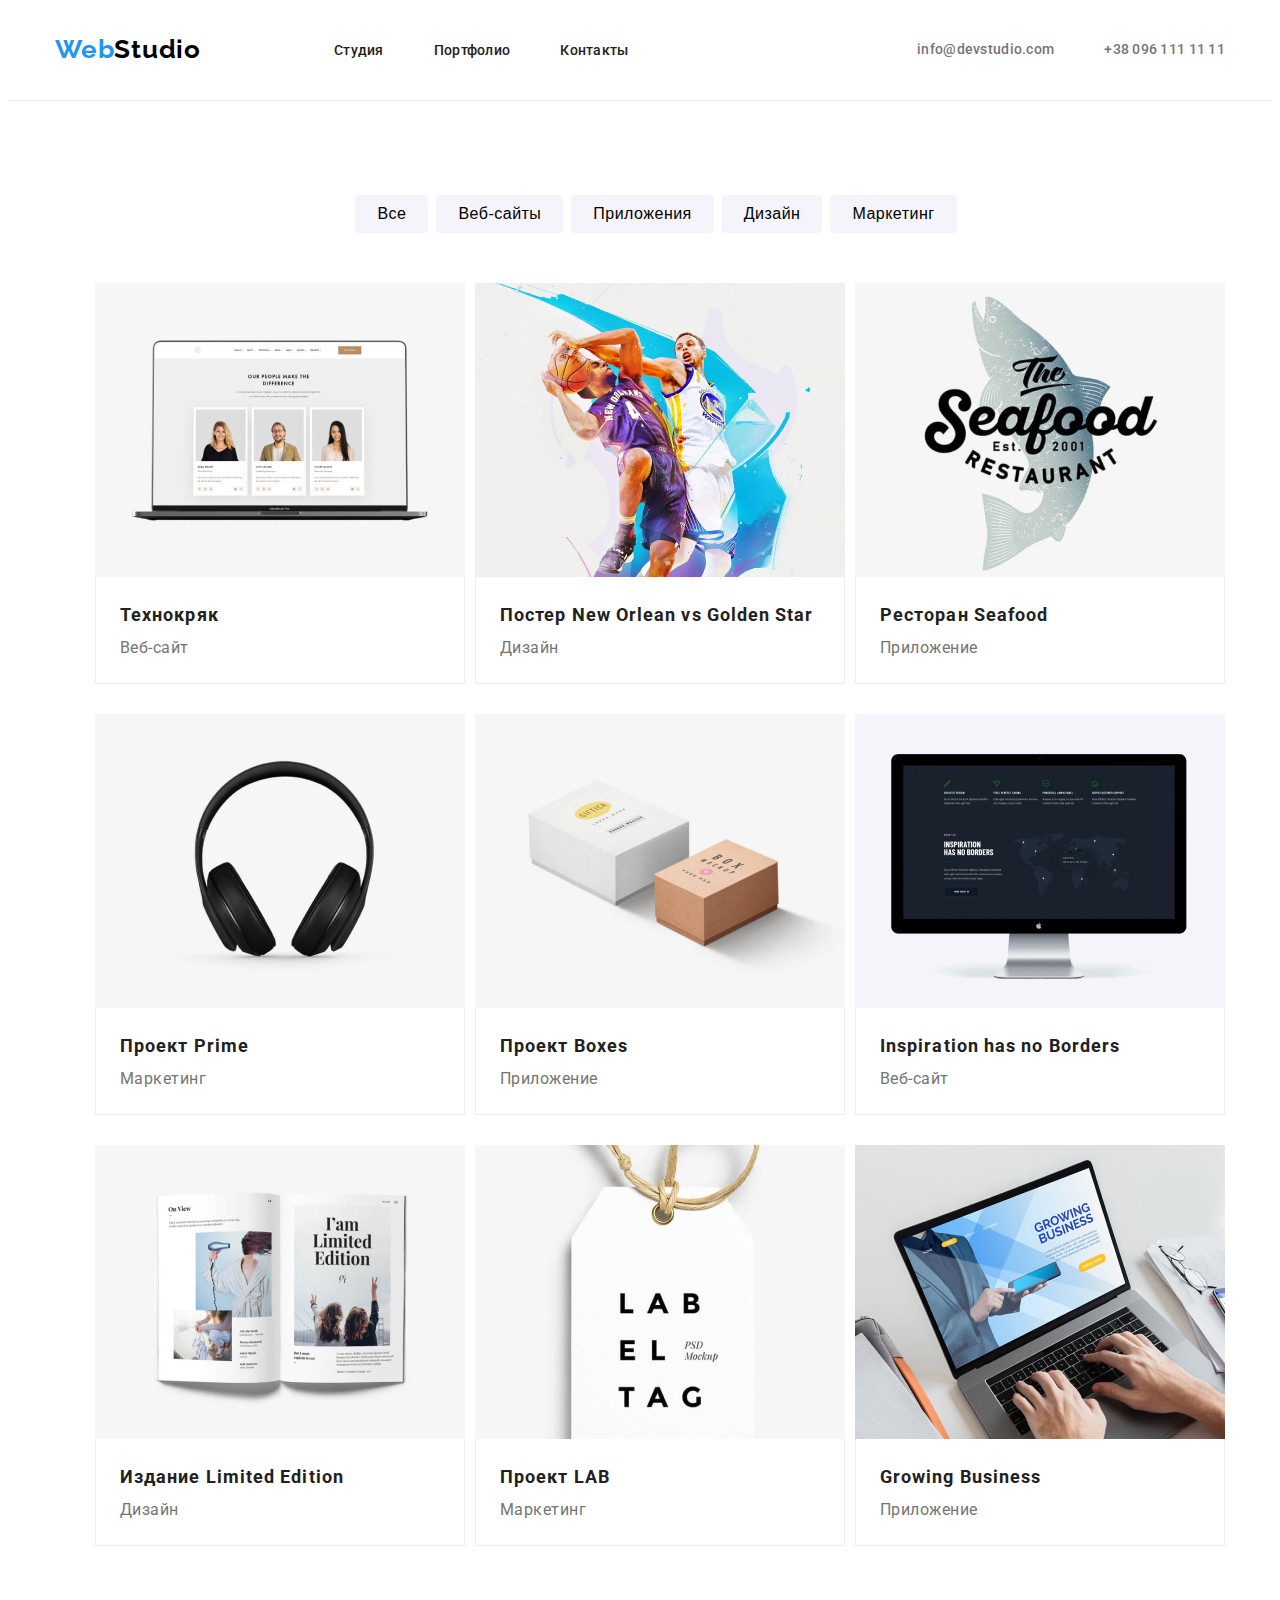
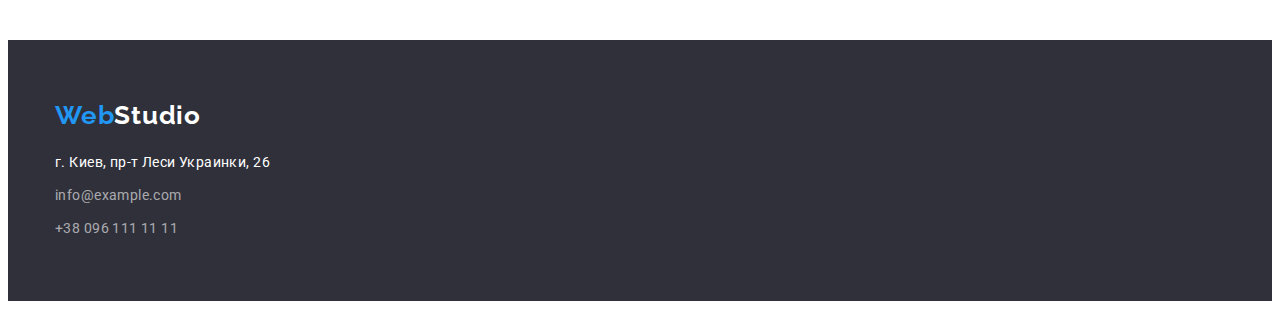
==== portfolio.html @ 8ec81914 "hhyyy" ====
<!DOCTYPE html>
<html lang="ru">
<head>
    <meta charset="UTF-8">
    <meta http-equiv="X-UA-Compatible" content="IE=edge">
    <meta name="viewport" content="width=device-width, initial-scale=1.0">
    <title>WebStudio</title>
    <link rel="preconnect" href="https://fonts.gstatic.com">
    <link href="https://fonts.googleapis.com/css2?family=Raleway:wght@700&family=Roboto:wght@400;500;700;900&display=swap" rel="stylesheet">
    <link rel="stylesheet" href="https://cdnjs.cloudflare.com/ajax/libs/modern-normalize/1.0.0/modern-normalize.min.css" integrity="sha512-ISS7cAi1PEhQ8jnbJpJZMd29NlhNj4AWYyLOSp2CE/CsHxTCu+r+t0D2yoJudVrd0/8fTVPUVDzY5Tvli75u/g==" crossorigin="anonymous" />
    <link rel="stylesheet" href="/css/style.css">
</head>
<body>
    <header class="header">
        <div class="container"> 
        <nav class="navigation">        
            <a class="logo-link" href="#"><span class="web-logo">Web</span>Studio</a>
            <ul class="nav-list">
                <li class="nav-item">
                    <a class="navigation-link porfolio-2" href="./index.html">Студия</a></li>
                <li class="nav-item">
                    <a class="navigation-link porfolio" href="#">Портфолио</a></li>
                <li class="nav-item">
                    <a class="navigation-link porfolio-2" href="#">Контакты</a></li>
            </ul>
        </nav>
        <address class="contacts">
            <a class="mail-link" href="mailto:info@devstudio.com">info@devstudio.com</a>
            <a class="tel-link" href="tel:+380961111111">+38 096 111 11 11</a>
        </address>
        
        </div>
        </header>
<main>
    <section class="bm"> 
        <div >
<ul class="top-menu" class="container">
    <li><button class="menu" type="button">Все</button></li>
    <li><button class="menu" type="button">Веб-сайты</button></li>
    <li><button class="menu" type="button">Приложения</button></li>
    <li><button class="menu" type="button">Дизайн</button></li>
    <li><button class="menu" type="button">Маркетинг</button></li>
</ul>
        </div> 
    </section>  
        <section class="container">
            <ul class="products" >
                <li>
                <img src="./image/img00.jpg" alt="Computer" width="370px" height="294px"> 
                <h3 class="padding-left-rigt">Технокряк</h3>
                <p class="padding-left-rigt">Веб-сайт</p>
                </li>

                <li>
                <img src="./image/img01.jpg" alt="Bascetball" width="370px" height="294px">
                <h3 class="padding-left-rigt">Постер New Orlean vs Golden Star</h3>
                <p class="padding-left-rigt">Дизайн</p>
                </li>

                <li>
                <img src="./image/img02.jpg" alt="Seafood" width="370px" height="294px">
                <h3 class="padding-left-rigt">Ресторан Seafood</h3>
                <p class="padding-left-rigt">Приложение</p>
                </li>

                <li class="margin">
                <img src="./image/img03.jpg" alt="Earphone" width="370px" height="294px">
                <h3 class="padding-left-rigt">Проект Prime</h3>
                <p class="padding-left-rigt">Маркетинг</p>
                </li>

                <li class="margin">
                <img src="./image/img04.jpg" alt="Boxes" width="370px" height="294px">
                <h3 class="padding-left-rigt">Проект Boxes</h3>
                <p class="padding-left-rigt">Приложение</p>
                </li>

                <li class="margin">
                <img src="./image/img05.jpg" alt="Borders" width="370px" height="294px">
                <h3 class="padding-left-rigt">Inspiration has no Borders</h3>
                <p class="padding-left-rigt">Веб-сайт</p>
                </li>

                <li class="margin">
                <img src="./image/img06.jpg" alt="Edition" width="370px" height="294px">
                <h3 class="padding-left-rigt">Издание Limited Edition</h3>
                <p class="padding-left-rigt">Дизайн</p>
                </li>

                <li class="margin">
                <img src="./image/img07.jpg" alt="Lab" width="370px" height="294px">
                <h3 class="padding-left-rigt">Проект LAB</h3>
                <p class="padding-left-rigt">Маркетинг</p>
                </li>

                <li class="margin">
                <img src="./image/img08.jpg" alt="Business" width="370px" height="294px">
                <h3 class="padding-left-rigt">Growing Business</h3>
                <p class="padding-left-rigt">Приложение</p>
                </li>
            </ul>
        </section>
</main>
<footer class="footer">
    <div class="padding-footer">
    <a class="logo-footer" href="#"><span class="web-logo">Web</span>Studio</a>
    </div>

    <address class="pad"><a class="adress-footer" href="#">г. Киев, пр-т Леси Украинки, 26</a></address> 
<ul class="container">
    <li class="pad">
        <a class="mail-footer" href="mailto:info@example.com">info@example.com</a>
    </li>    
    <li>
        <a class="tel-footer" href="tel:+380961111111">+38 096 111 11 11</a>
    </li>
</ul>
</footer>
</body>
</html>
---- css/style.css ----
:root {
    --color-text: #212121;
    --color-second-text: #757575;
    --focus-color: #2196F3;
    --secondary-font: "Raleway", sans-serif;
    --colo-black: #000000;
    --background-color: #2F303A;
    --white: #FFFFFF;
    --background-white: #F5F4FA;
    --solid-color: #ECECEC;
}
body {
    font-family: 'Roboto', sans-serif;
}
h1,
h2,
h3,
h4,
h5,
h6,
p {
    margin: 0;
}
img {
    display: block;
}

ul {
    text-decoration: none;
    color: var(--color-text);
}
.header {
    display: flex;
    align-items: center;
    margin-top: 24px;
    margin-bottom: 25px;
}
.navigation {
    display: flex;
    align-items: center;
}

.contacts {
    display: flex;
    align-items: center;
    justify-content: flex-end;
}

.header .container {
    display: flex;
    align-items: center;
}
.nav-item:not(:last-child) {
    margin-right: 50px;
}

.container {
    width: 1170px;
    justify-content: space-between;
    margin: 0 auto;
    padding: 0;
}
.nav-list {
    display: flex;
    align-items: center;
}
.navigation-link {
    font-weight: 500;
    font-size: 14px;
    line-height: 1.14;
    letter-spacing: 0.02em;
    color: var(--color-text);
    text-decoration: none;
}
.navigation-link:hover,
.navigation-link:focus {
    color: var(--focus-color);
}
.mail-link {
    font-weight: 500;
    font-size: 14px;
    line-height: 1.14px;
    letter-spacing: 0.02em;
    color: var(--color-second-text);
    font-style: normal;
}
.mail-link:hover,
.mail-link:focus {
    color: var(--focus-color);
    text-decoration: underline;
}
.tel-link {
font-weight: 500;
font-size: 14px;
line-height: 1.14px;
letter-spacing: 0.02em;
color: var(--color-second-text);
margin-left: 50px;
font-style: normal;
}
.tel-link:hover,
.tel-link:focus {
    color: var(--focus-color);
    text-decoration: underline;
}
.logo-link {
    font-family: var(--secondary-font);
    font-weight: 700;
    font-size: 26px;
    line-height: 1.19;
    letter-spacing: 0.03em;
    color: var(--colo-black);
    margin-right: 93px;
}
.web-logo {
    color:var(--focus-color);
}
.bord-padding {
    display: block;
    justify-content: center;
    margin: 0 auto;
}
.sect {
    background: var(--background-color);
    display: flex;
    justify-content: center;
}
.top-title {
    font-weight: 900;
    font-size: 44px;
    line-height: 1.36;
    text-align: center;
    letter-spacing: 0.06em;
    text-transform: uppercase;
    color: var(--white);
    padding-top: 200px;
    padding-bottom: 40px;
    width: 696px;
    align-items: center;
}
.wid {
    justify-content: center;
    display: flex;
    padding-bottom: 200px;
    padding-top: 30px;
}
.btn {
    font-weight: 700;
    font-size: 16px;
    line-height: 1.87;
    align-items: center;
    letter-spacing: 0.06em;
    color: var(--white);
    background: var(--focus-color);
    padding: 10px 32px;

    box-shadow: 0px 4px 4px rgba(0, 0, 0, 0.15);
    border-radius: 4px;

}
.features-title {
    display: flex;
    justify-content: center;
    align-items: center;
    margin-top: 94px;
    margin-bottom: 94px;
    
}
.ds-text {
    margin-top: 10px;
    color: var(--color-second-text);
    margin-right: 32px;
    box-sizing: border-box;
    
}
.pic {
    display: flex;
    justify-content: center;
    margin-bottom: 54px;
    margin-top: 50px;
}
.top-comand {
    background: var(--background-white);
}

.our-comand {
    display: flex;
    justify-content: space-between;
    padding-bottom: 94px;
}
.cover {
    background-color: var(--white);
    box-shadow: 0px 1px 3px rgba(0, 0, 0, 0.12), 0px 1px 1px rgba(0, 0, 0, 0.14), 0px 2px 1px rgba(0, 0, 0, 0.2);
    border-radius: 0px 0px 4px 4px;
}
.footer {
    background-color: var(--background-color);
    padding-top: 60px;
    padding-bottom: 60px;
}
.padding-footer {
    width: 1170px;
    justify-content: space-between;
    margin: 0 auto;
    margin-bottom: 20px;
    
}
.name {
    margin-top: 30px;
    margin-bottom: 10px;
    text-align: center;
}
.img:not(:last-child) {
    margin-right: 30px;
}
.prof {
    text-align: center;
    padding-bottom: 30px;
}
.img {
    width: 370px;
    height: 294px;
}
.description-top {
    font-weight: 700;
    font-size: 14px;
    line-height: 1.14;
    letter-spacing: 0.03em;
    text-transform: uppercase;
    color: var(--color-text);
}
.ds-text {
    font-weight: 400;
    font-size: 14px;
    line-height: 1.71;
    letter-spacing: 0.03em;
    color: var(--color-second-text);
}
.top-work {
    font-weight: 700;
    font-size: 36px;
    line-height: 1.16;
    text-align: center;
    letter-spacing: 0.03em;
    color: var(--color-text);
}
.comand {
    font-weight: 700;
    font-size: 36px;
    line-height: 1.16;
    text-align: center;
    letter-spacing: 0.03em;
    color: var(--color-text);
    padding-top: 94px;
    padding-bottom: 50px;
}
.name {
    font-weight: 500;
    font-size: 16px;
    line-height: 19px;
    letter-spacing: 0.03em;
    color: var(--color-text);
}
.prof {
    font-weight: 400;
    font-size: 16px;
    line-height: 1.18;
    letter-spacing: 0.03em;
    color: var(--color-second-text);
}
.logo-footer {
    font-family: var(--secondary-font);
    font-weight: 700;
    font-size: 26px;
    line-height: 1.19;
    letter-spacing: 0.03em;
    color: var(--white);

}
.top-container {
    background-color: var(--background-white);
}
.adress-footer {
    font-weight: 400;
    font-size: 14px;
    line-height: 1.71;
    letter-spacing: 0.03em;
    color: var(--white);
    padding-bottom: 9px;
}
.mail-footer {
    font-weight: 400;
    font-size: 14px;
    line-height: 1.71;
    letter-spacing: 0.03em;
    color: rgba(255, 255, 255, 0.6);

}
.tel-footer {
    font-weight: 400;
    font-size: 14px;
    line-height: 1.71;
    letter-spacing: 0.03em;
    color: rgba(255, 255, 255, 0.6);
}
.pad {
    padding-bottom: 9px;
    font-style: normal;
    width: 1170px;
    justify-content: space-between;
    margin: 0 auto;
}



.bm {
    border-top: 1px solid var(--solid-color);
}
.container {
    width: 1170px;
    justify-content: space-between;
    margin: 0 auto;
}
.nav-list {
    display: flex;
    align-items: center;
}
.navigation-link {
    font-weight: 500;
    font-size: 14px;
    line-height: 1.14;
    letter-spacing: 0.02em;
    color: var(--color-text);
    text-decoration: none;
}
.navigation-link:hover,
.navigation-link:focus {
    color: var(--focus-color);
}
.mail-link {
    font-weight: 500;
    font-size: 14px;
    line-height: 1.14px;
    letter-spacing: 0.02em;
    color: var(--color-second-text);
    font-style: normal;
    
}
.mail-link:hover,
.mail-link:focus {
    color: var(--focus-color);
    text-decoration: underline;
}
.tel-link {
font-weight: 500;
font-size: 14px;
line-height: 1.14px;
letter-spacing: 0.02em;
color: var(--color-second-text);
margin-left: 50px;
font-style: normal;
}
.tel-link:hover,
.tel-link:focus {
    color: var(--focus-color);
    text-decoration: underline;
}
.logo-link {
    font-family: var(--secondary-font);
    font-weight: 700;
    font-size: 26px;
    line-height: 1.19;
    letter-spacing: 0.03em;
    color: var(--colo-black);
    margin-right: 93px;
}
.web-logo {
    color:var(--focus-color);
}

.ds-text {
    margin-top: 10px;
    color: var(--color-second-text);
    margin-right: 32px;
    box-sizing: border-box;
    
}

.cover {
    background-color: var(--white);
    box-shadow: 0px 1px 3px rgba(0, 0, 0, 0.12), 0px 1px 1px rgba(0, 0, 0, 0.14), 0px 2px 1px rgba(0, 0, 0, 0.2);
    border-radius: 0px 0px 4px 4px;
}
.footer {
    background-color: var(--background-color);
}
.name {
    margin-top: 30px;
    margin-bottom: 10px;
    text-align: center;
}

.logo-footer {
    font-family: var(--secondary-font);
    font-weight: 700;
    font-size: 26px;
    line-height: 1.19;
    letter-spacing: 0.03em;
    color: var(--white);
    padding-top: 50px;
}
.top-padding {
    padding-top: 94px;

}
.top-container {
    background-color: var(--background-white);
}
.adress-footer {
    font-weight: 400;
    font-size: 14px;
    line-height: 1.71;
    letter-spacing: 0.03em;
    color: var(--white);
    padding-bottom: 9px;
}

.menu {
    font-weight: 500;
    background-color: var(--background-white);;
    border-radius: 4px;
    font-size: 16px;
    line-height: 26px;
    text-align: center;
    letter-spacing: 0.03em;
    border: none;
    padding: 6px 22px;
    cursor: pointer;
    margin-right: 8px;
}
.products {
    display: flex;
    justify-content: space-between;
    margin-bottom: 0 auto;
    flex-wrap: wrap;
}
.top-menu {
    display: flex;
    justify-content: center;    
    margin-top: 94px;
    margin-bottom: 50px;
}
.padding-left-rigt {
    padding-left: 24px;
    padding-right: 24px;
    
    border: 1px solid #EEEEEE;
    border-top: none
}
.margin {
    margin-top: 30px;
}
.products:nth-child(-n+6) {
    margin-bottom: 94px;
}

.products p {
    font-weight: normal;
    font-size: 16px;
    line-height: 30px;
    letter-spacing: 0.03em;
    color: var(--color-second-text);
    padding-bottom: 20px;
}
.products p, h3 {

    border-top: none;
}
.products h3 {
font-weight: bold;
font-size: 18px;
line-height: 36px;
letter-spacing: 0.06em;
color: var(--color-text);
padding-top: 20px;
border-bottom: none;
}

.mail-footer {
    font-weight: 400;
    font-size: 14px;
    line-height: 1.71;
    letter-spacing: 0.03em;
    color: rgba(255, 255, 255, 0.6);

}
.menu:not(:last-child) {
    margin-right: 8px;
}
.menu:hover, 
.menu:focus {
    color: var(--white);
    background-color: var(--focus-color);
    
}
.tel-footer {
    font-weight: 400;
    font-size: 14px;
    line-height: 1.71;
    letter-spacing: 0.03em;
    color: rgba(255, 255, 255, 0.6);
}

.b-m {
    padding-bottom: 60px;
}


a {
    text-decoration: none;
    font-style: normal;
}
ul {
    list-style: none;
}
li {
    list-style: none;
}

.pad {
    padding-bottom: 9px;
    font-style: normal;
    width: 1170px;
    justify-content: space-between;
    margin: 0 auto;
}
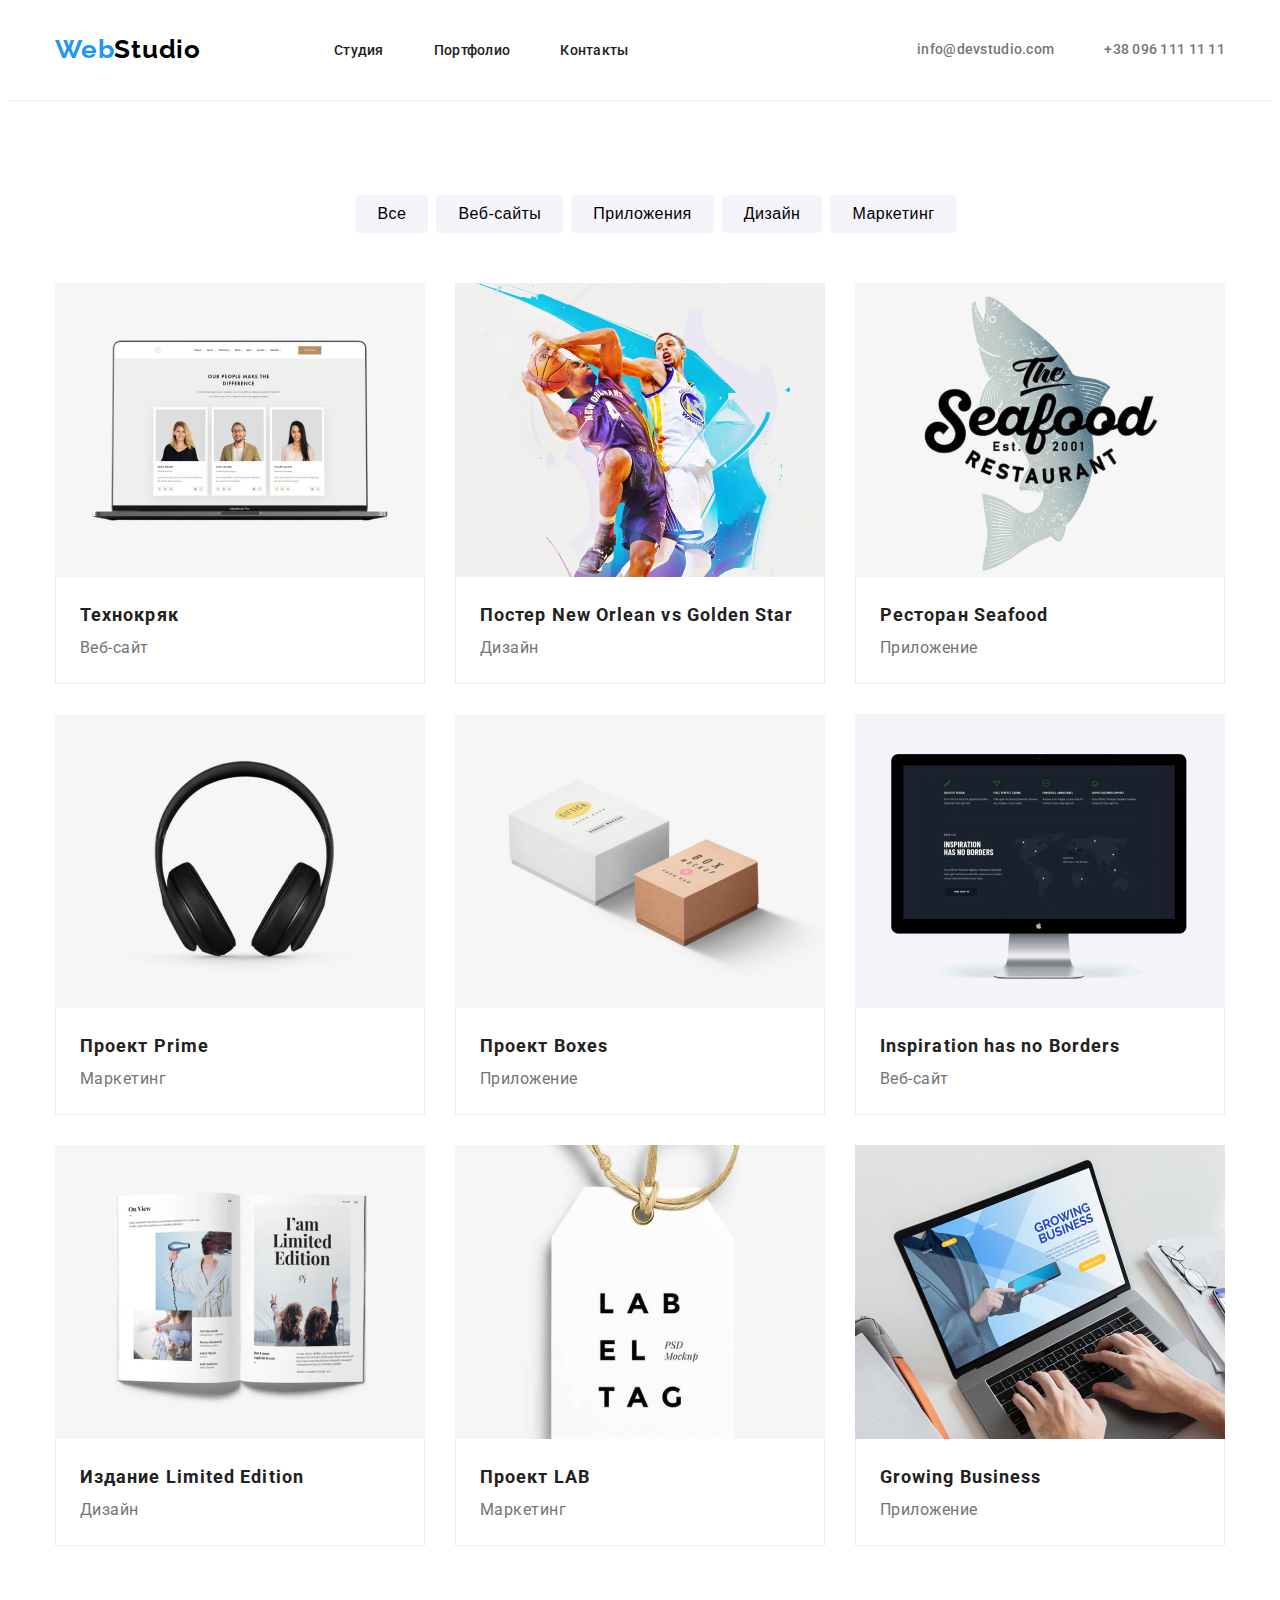
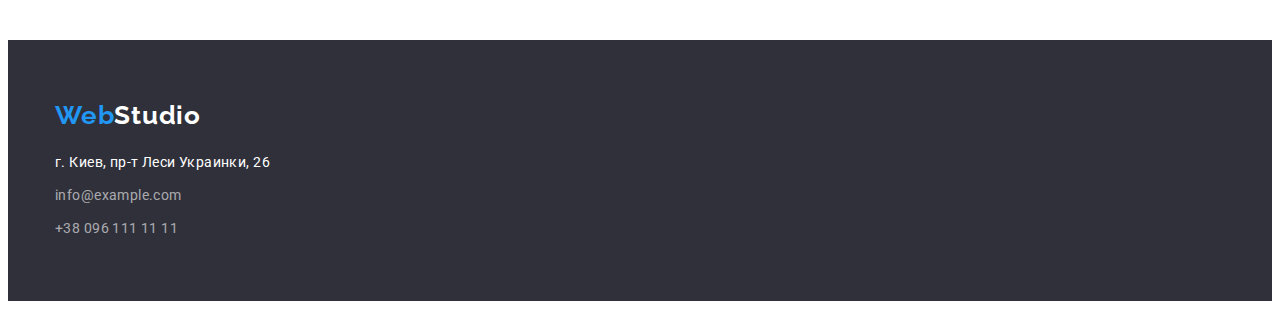
==== commit e19b2125: "tt" ====
--- a/portfolio.html
+++ b/portfolio.html
@@ -8,7 +8,7 @@
     <link rel="preconnect" href="https://fonts.gstatic.com">
     <link href="https://fonts.googleapis.com/css2?family=Raleway:wght@700&family=Roboto:wght@400;500;700;900&display=swap" rel="stylesheet">
     <link rel="stylesheet" href="https://cdnjs.cloudflare.com/ajax/libs/modern-normalize/1.0.0/modern-normalize.min.css" integrity="sha512-ISS7cAi1PEhQ8jnbJpJZMd29NlhNj4AWYyLOSp2CE/CsHxTCu+r+t0D2yoJudVrd0/8fTVPUVDzY5Tvli75u/g==" crossorigin="anonymous" />
-    <link rel="stylesheet" href="/css/style.css">
+    <link rel="stylesheet" href="./css/style.css">
 </head>
 <body>
     <header class="header">
@@ -45,13 +45,13 @@
     </section>  
         <section class="container">
             <ul class="products" >
-                <li>
+                <li class="padin">
                 <img src="./image/img00.jpg" alt="Computer" width="370px" height="294px"> 
                 <h3 class="padding-left-rigt">Технокряк</h3>
                 <p class="padding-left-rigt">Веб-сайт</p>
                 </li>
 
-                <li>
+                <li class="padin">
                 <img src="./image/img01.jpg" alt="Bascetball" width="370px" height="294px">
                 <h3 class="padding-left-rigt">Постер New Orlean vs Golden Star</h3>
                 <p class="padding-left-rigt">Дизайн</p>
@@ -63,13 +63,13 @@
                 <p class="padding-left-rigt">Приложение</p>
                 </li>
 
-                <li class="margin">
+                <li class="margin padin">
                 <img src="./image/img03.jpg" alt="Earphone" width="370px" height="294px">
                 <h3 class="padding-left-rigt">Проект Prime</h3>
                 <p class="padding-left-rigt">Маркетинг</p>
                 </li>
 
-                <li class="margin">
+                <li class="margin padin">
                 <img src="./image/img04.jpg" alt="Boxes" width="370px" height="294px">
                 <h3 class="padding-left-rigt">Проект Boxes</h3>
                 <p class="padding-left-rigt">Приложение</p>
--- a/css/style.css
+++ b/css/style.css
@@ -59,7 +59,7 @@
     width: 1170px;
     justify-content: space-between;
     margin: 0 auto;
-    padding: 0;
+    padding-left: 0;
 }
 .nav-list {
     display: flex;
@@ -401,6 +401,9 @@
     text-align: center;
 }
 
+.padin {
+    margin-right: 10px;
+}
 .logo-footer {
     font-family: var(--secondary-font);
     font-weight: 700;
@@ -444,6 +447,8 @@
     justify-content: space-between;
     margin-bottom: 0 auto;
     flex-wrap: wrap;
+    margin-right: 0;
+    padding-inline-start: 0;
 }
 .top-menu {
     display: flex;
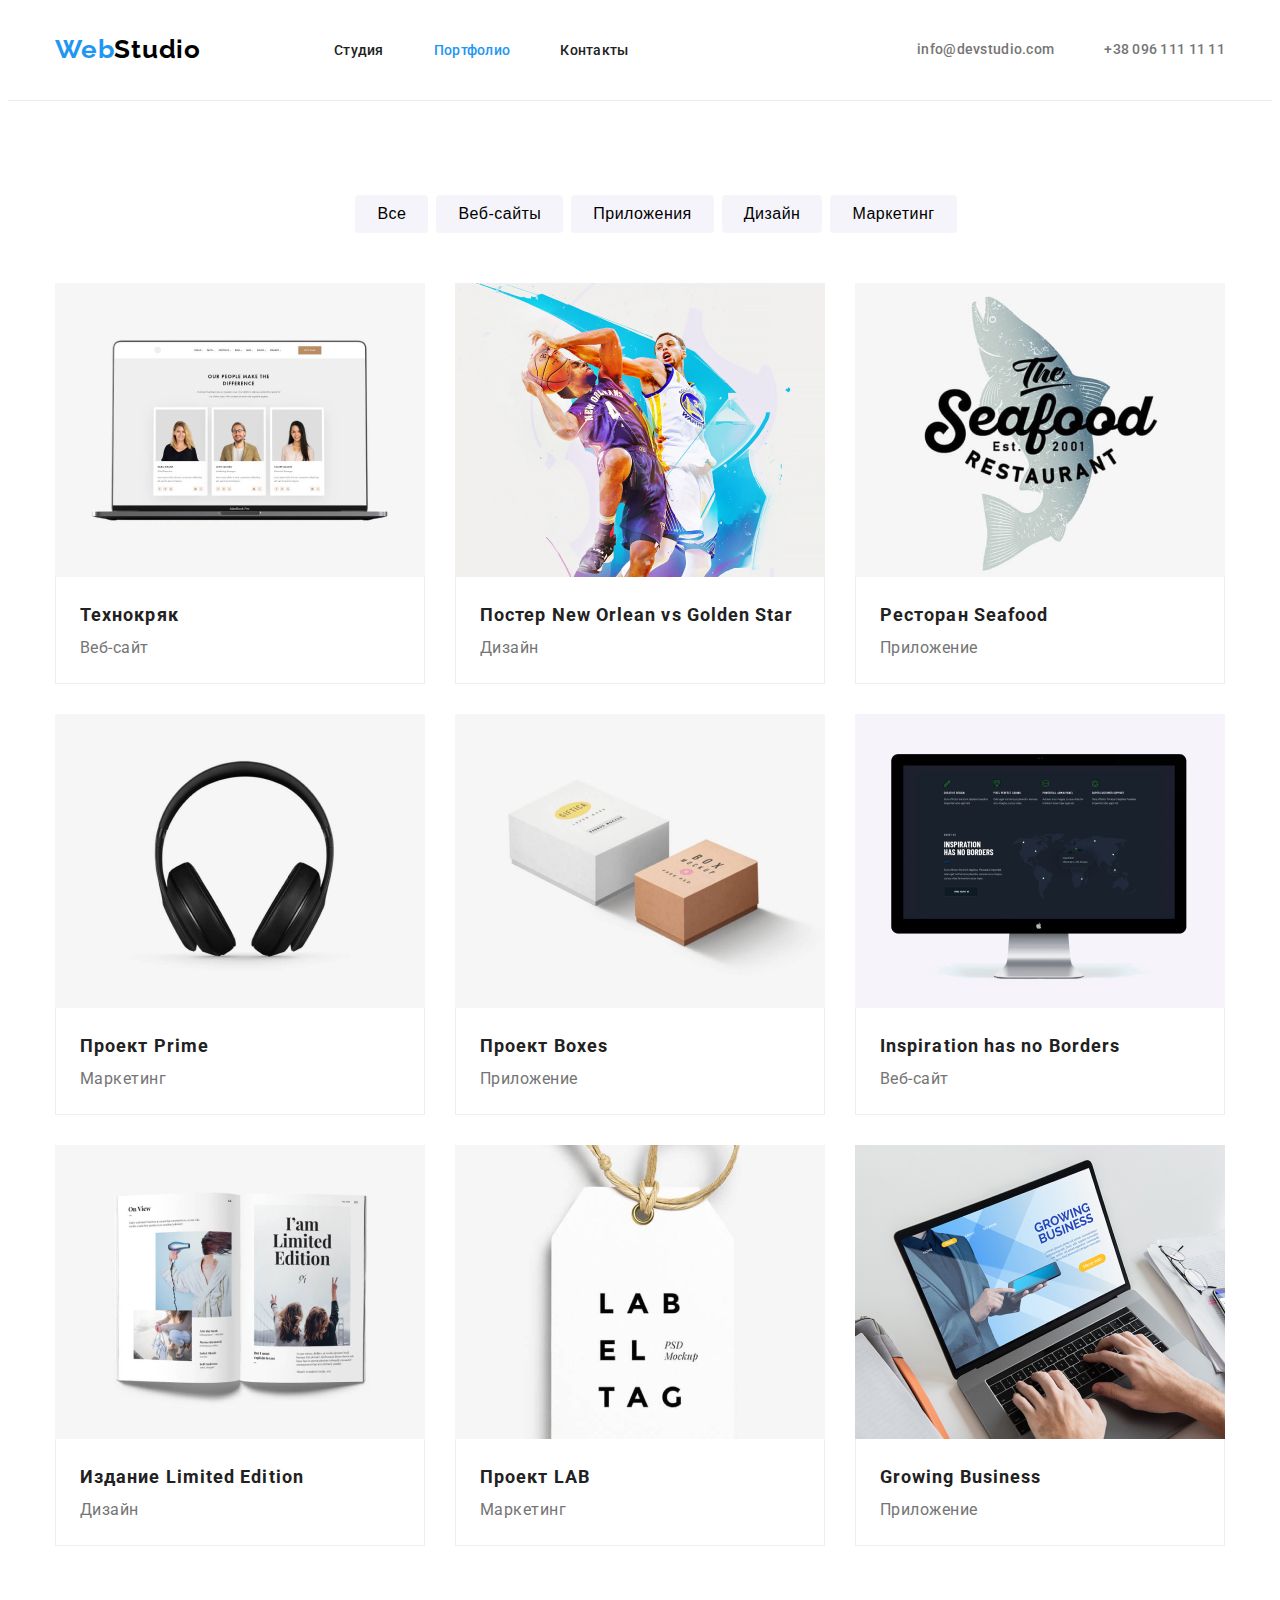
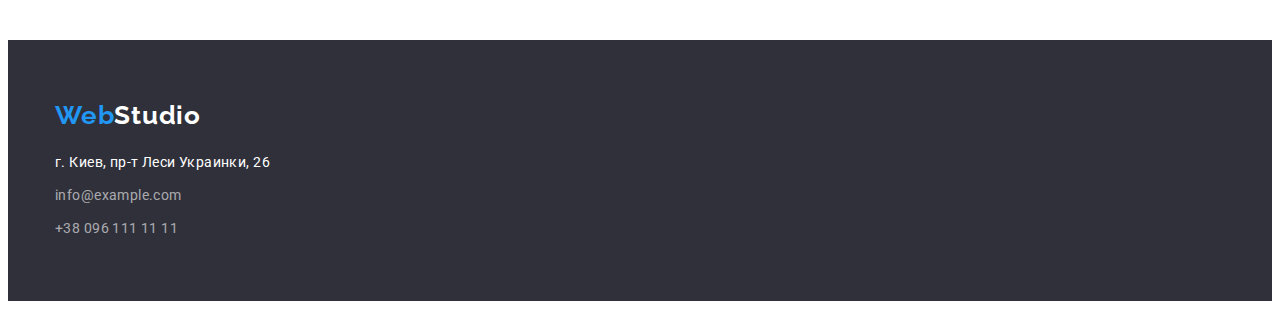
==== commit 422bffd4: "itit6i7t6i" ====
--- a/portfolio.html
+++ b/portfolio.html
@@ -19,7 +19,7 @@
                 <li class="nav-item">
                     <a class="navigation-link porfolio-2" href="./index.html">Студия</a></li>
                 <li class="nav-item">
-                    <a class="navigation-link porfolio" href="#">Портфолио</a></li>
+                    <a class="navigation-link2 porfolio port" href="#">Портфолио</a></li>
                 <li class="nav-item">
                     <a class="navigation-link porfolio-2" href="#">Контакты</a></li>
             </ul>
--- a/css/style.css
+++ b/css/style.css
@@ -77,6 +77,36 @@
 .navigation-link:focus {
     color: var(--focus-color);
 }
+.navigation-link2 {
+    font-weight: 500;
+    font-size: 14px;
+    line-height: 1.14;
+    letter-spacing: 0.02em;
+    color: #2196F3;
+    text-decoration: none;
+}
+.navigation-link2:hover,
+.navigation-link2:focus {
+    color: var(--focus-color);
+}
+.navigation-link3 {
+    font-weight: 500;
+    font-size: 14px;
+    line-height: 1.14;
+    letter-spacing: 0.02em;
+    color: #2196F3;
+    text-decoration: none;
+}
+.navigation-link3:hover,
+.navigation-link:focus {
+    color: var(--focus-color);
+}
+.navigation-link:active {
+    color: var(--focus-color);
+}
+.port {
+    color: var(--focus-color);
+}
 .mail-link {
     font-weight: 500;
     font-size: 14px;
@@ -334,10 +364,6 @@
     color: var(--color-text);
     text-decoration: none;
 }
-.navigation-link:hover,
-.navigation-link:focus {
-    color: var(--focus-color);
-}
 .mail-link {
     font-weight: 500;
     font-size: 14px;
